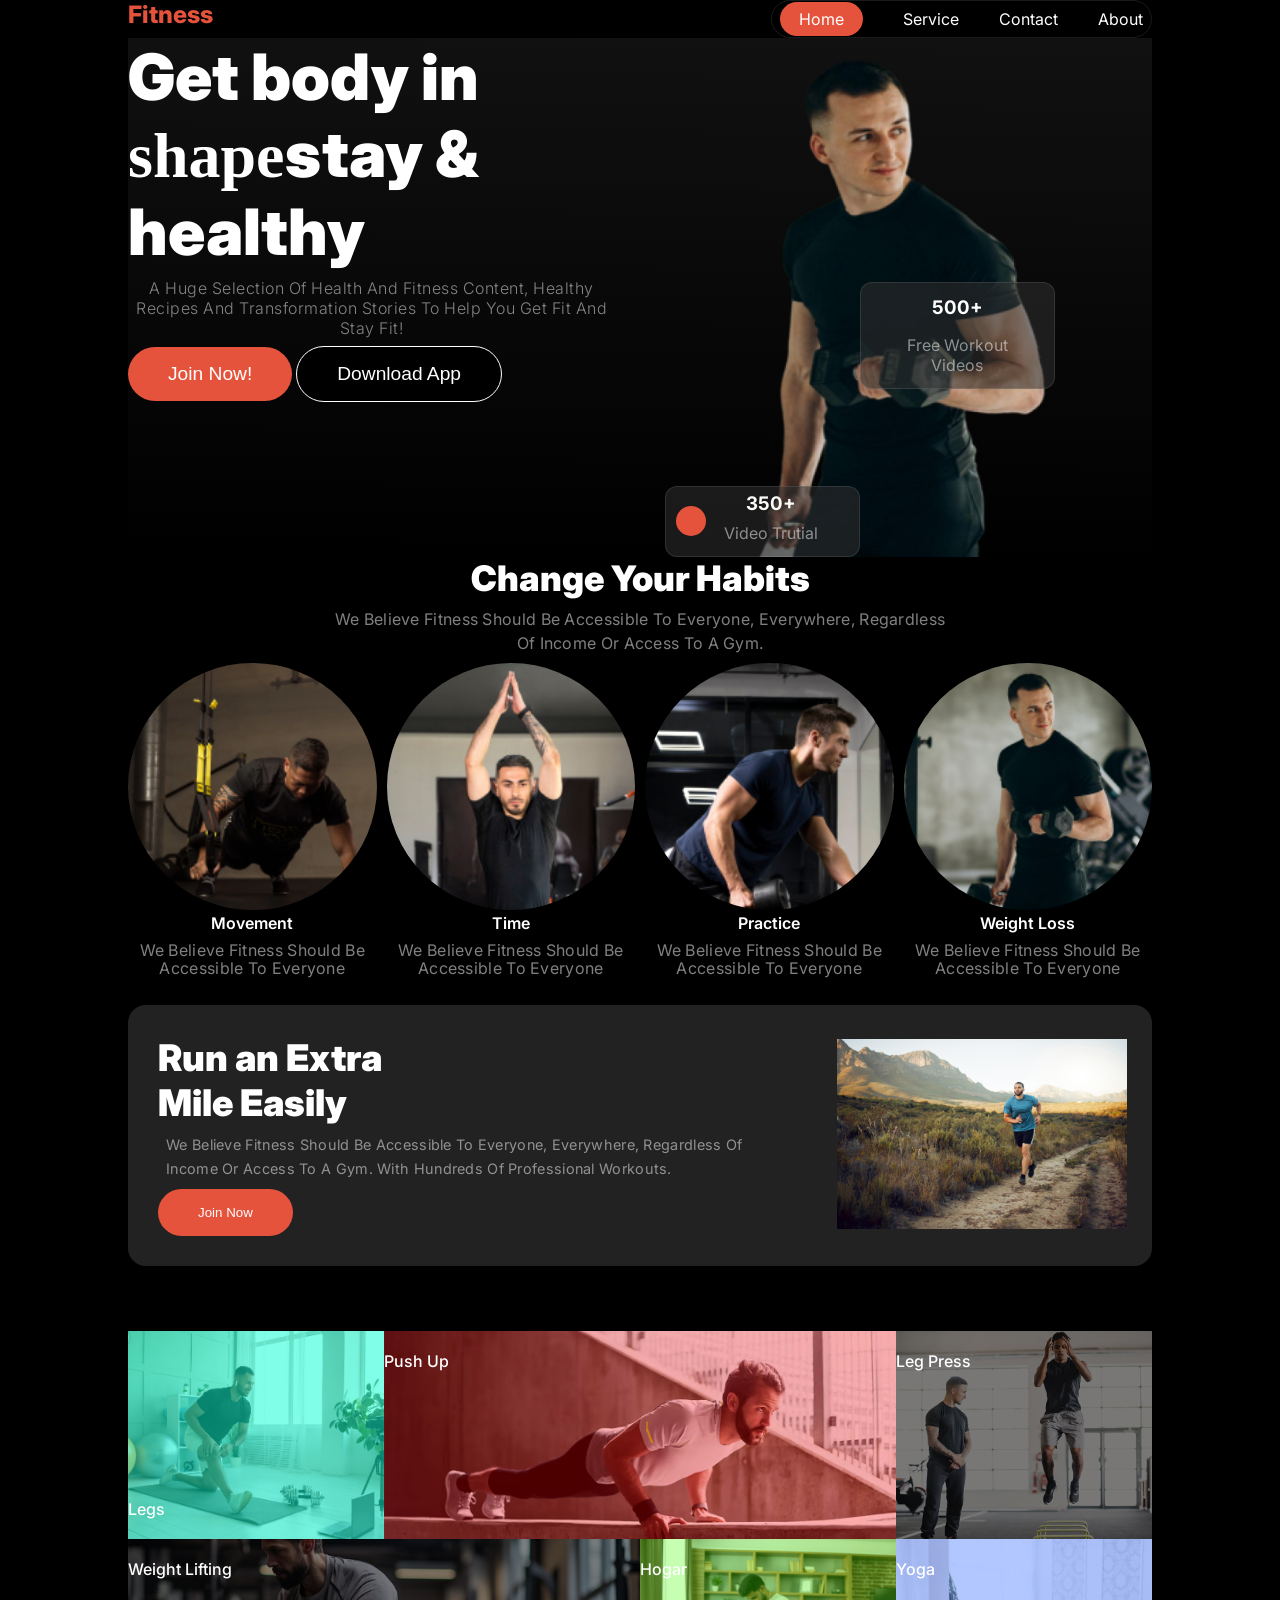
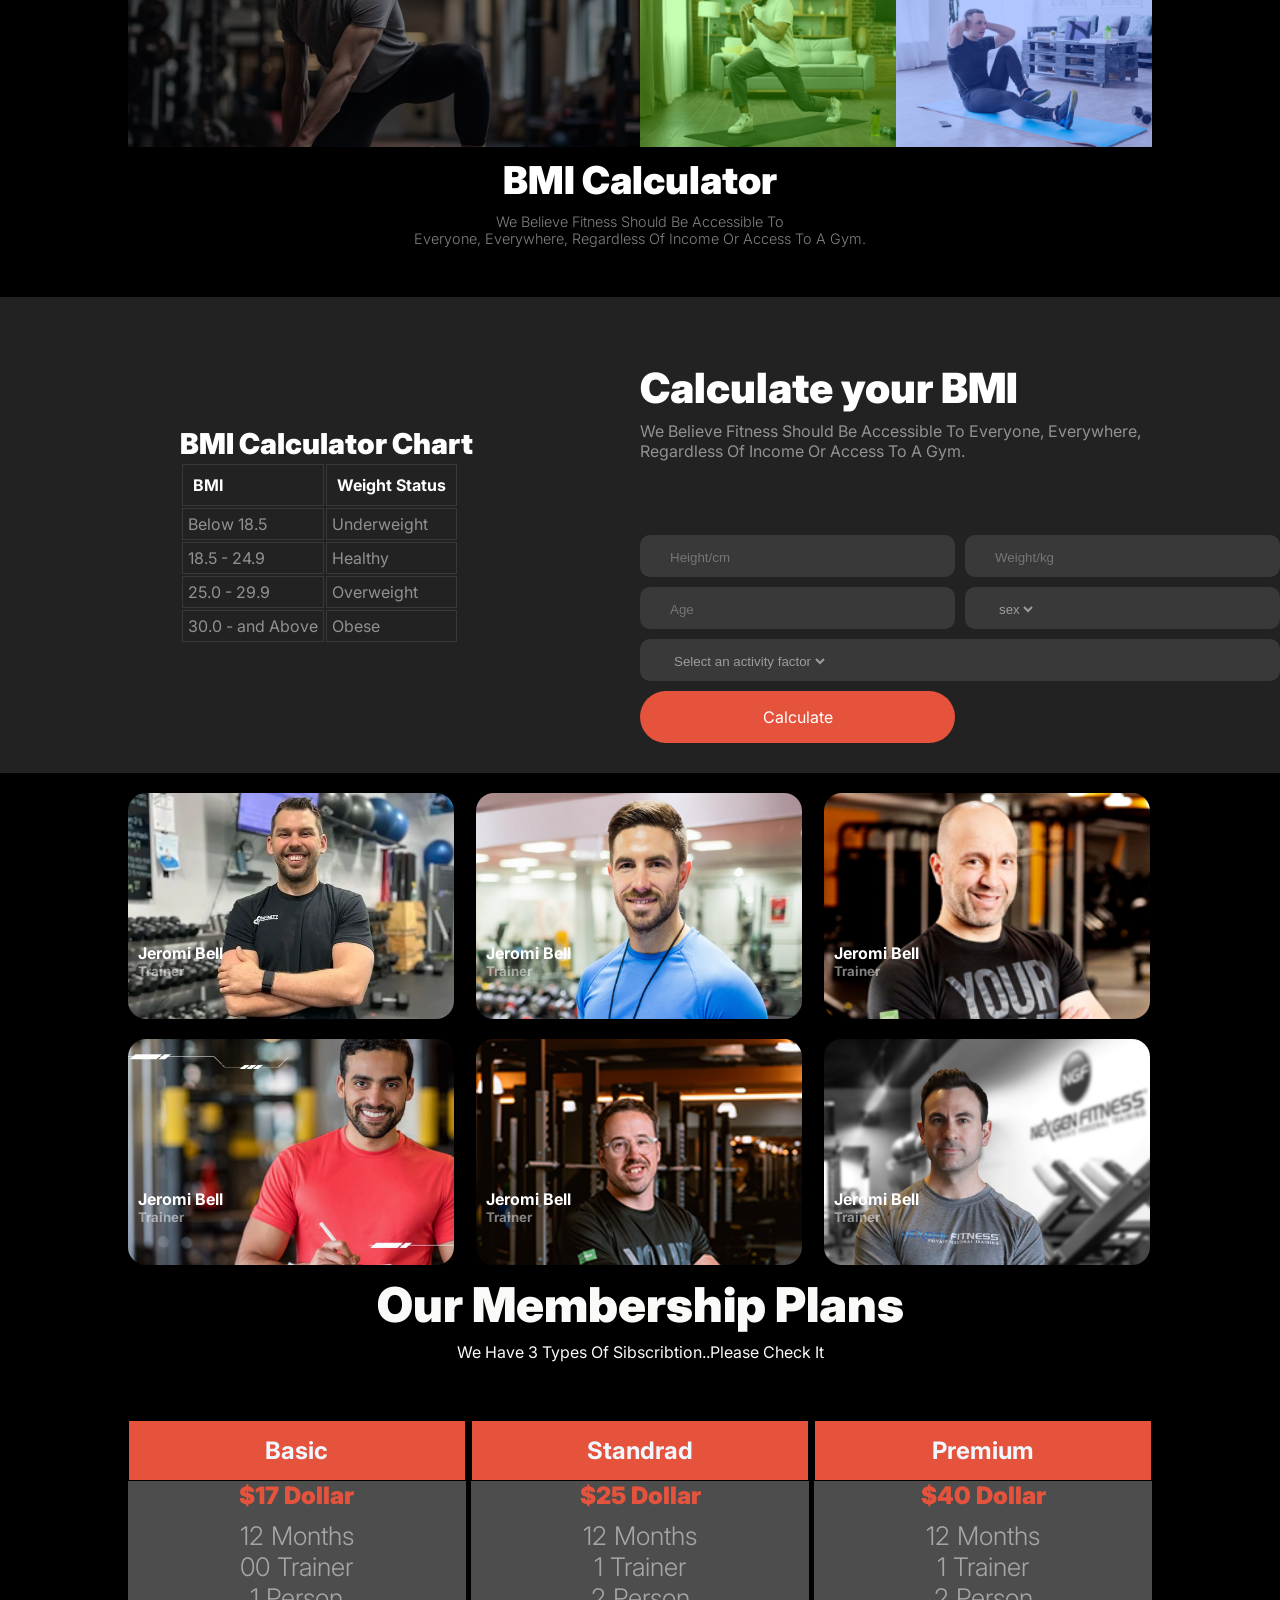
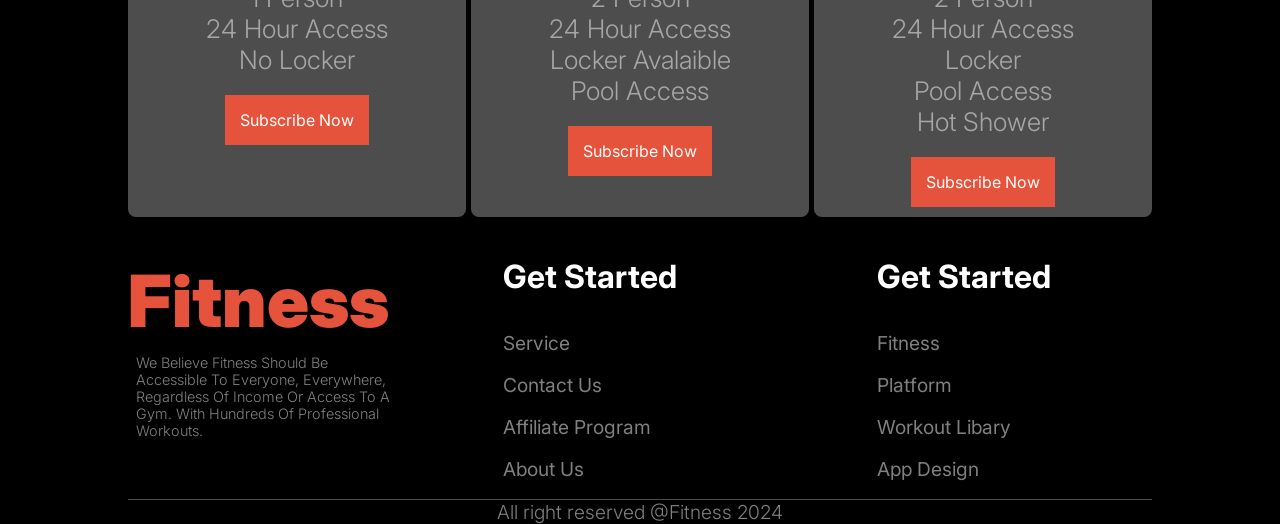
==== index.html @ 2b3a32a4 "first commit after fixing" ====
<!DOCTYPE html>
<html lang="en">
<head>
    <meta charset="UTF-8">
    <meta name="viewport" content="width=device-width, initial-scale=1.0">
    <title>Versatile</title>
    <!-- fonts -->
    <link rel="preconnect" href="https://fonts.googleapis.com">
    <link rel="preconnect" href="https://fonts.gstatic.com" crossorigin>
    <link href="https://fonts.googleapis.com/css2?family=Inter:wght@100..900&display=swap" rel="stylesheet">
    <!-- css  -->
     <link rel="stylesheet" href="style/style.css">
</head>
<body class="font background-color ">
    <header>
        <!-- navbar section  -->
        <section class="header background-color">
            <div class="nav dispaly-flex">
                <h1 class="nav-heading">Fitness</h1>
                <div class="nav-container dispaly-flex">
                    <ul class="nav-link ">

                        <li><a id="nav-active" class="nav-links" href="#">Home</a></li>
                        <li><a href="" class="nav-links">Service</a></li>
                        <li><a href="" class="nav-links">Contact</a></li>
                        <li><a href="" class="nav-links">About</a></li>
                       </ul>
                       <div class="hidden">
                            <a href="#">&#8801</a>
                            
                       </div>
                </div>
               

                
               
            </div>
           
        </section>
         <!-- navbar section  -->
          <section class="banner background-color ">
            <div class="banner-container1">
                <h1 class="banner-heading"> Get body in <span class="italic">shape</span>stay & <span class="healthy">healthy </span> </h1>
                <p class="banner-para">A huge selection of health and fitness content, healthy recipes and transformation stories to help you get fit and stay fit!</p>
                <div class="banner-button">
                    <button id="banner-active-btn">Join Now!</button>
                    <button id="banner-inactive-btn">Download App</button>
                </div>
               
               
            </div>
            <div class="banner-container2">
               <div class="banner-card1">
                <h3>500+</h3>
                <p class="para-colour">free workout videos</p>

               </div>
               <div class="banner-card2">
                <div class="circle">

                </div>
                <div class="content">
                    <h3>350+</h3>
                    <p class="para-colour">video trutial</p>
                </div>
               </div>

            </div>
            
            
          </section>
    </header>
    <main>
       <section class="Change-Your-Habits background-color">
         <div class="Change-Your-Habits-content">
            <h1>Change Your Habits</h1>
            <p>We believe fitness should be accessible to everyone, everywhere, regardless <br>of income or access to a gym.</p>
         </div>
         <div class="Change-Your-Habits-pics">
            <div class="Change-Your-Habits-container">
                <img src="images/image 3.png" alt="">
                <h3>Movement</h3>
                <p>We believe fitness should be accessible to everyone</p>
            </div>
            <div class="Change-Your-Habits-container">
                <img src="images/image 2.png" alt="">
                <h3>Time</h3>
                <p>We believe fitness should be accessible to everyone</p>
            </div>
            <div class="Change-Your-Habits-container">
                <img src="images/image 4.png" alt="">
                <h3>Practice</h3>
                <p>We believe fitness should be accessible to everyone</p>
            </div>
            <div class="Change-Your-Habits-container">
                <img src="images/image 5.png" alt="">
                <h3>Weight Loss</h3>
                <p>We believe fitness should be accessible to everyone</p>
            </div>
         </div>
       </section>
       <section class="run-extra dispaly-flex background-color">
            <div class="run-extra-content">
                <h1>Run an Extra <br>
                    Mile Easily</h1>
                    <p>We believe fitness should be accessible to everyone, everywhere, regardless of income or access to a gym. With hundreds of professional workouts.</p>
                    <button>Join Now</button>
            </div>
            <div class="run-extra-image">
                <img src="images/run.jpg" alt="">
            </div>
       </section>
       <section class="Trainings-and-Exercises dispaly-flex background-color" >
        <div class="Trainings-and-Exercises-1">
            <h1>Trainings-and-Exercises</h1>
            <p>We believe fitness should be accessible to everyone, everywhere, regardless of income or access to a gym.</p>
        </div>
        <div class="Trainings-and-Exercises-2">
            <div class="Trainings-and-Exercises-div-1">
                <div class="overlap-1">
                    <h1>legs</h1>
                </div>
            </div>
            <div class="Trainings-and-Exercises-div-2">
                <div class="overlap-2">
                    <h1>Push up</h1>
                </div>
                
            </div>
            <div class="Trainings-and-Exercises-div-3">
                <div class="overlap-3">
                    <h1>Leg Press</h1>
                </div>
            </div>
            <div class="Trainings-and-Exercises-div-4">
                <div class="overlap-4">
                    <h1>weight lifting</h1>
                </div>
            </div>
            <div class="Trainings-and-Exercises-div-5">
                <div class="overlap-5">
                    <h1>hogar</h1>
                </div>
                
            </div>
            <div class="Trainings-and-Exercises-div-6">
                <div class="overlap-6">
                    <h1>yoga</h1>
                </div>
                
            </div>
        </div>
    
       </section>
       <section class="bmi-calculator background-color">
        <div class="bmi-calculator-title">
            <h1>BMI Calculator</h1>
            <p>We believe fitness should be accessible to <br>everyone, everywhere, regardless of income or access to a gym.</p>
        </div>
       <div class="bmi-calculator-container">
       
        <div class="primary-div1">
            <h1>BMI Calculator Chart</h1>
            <table>
                <tr>
                    <th>BMI </th>
                    <th>Weight Status</th>
                </tr>
                <tr>
                    <td>Below 18.5</td>
                    <td>Underweight</td>
                </tr>
                <tr>
                    <td>18.5 - 24.9</td>
                    <td>Healthy</td>
                </tr>
                <tr>
                    <td>25.0 - 29.9</td>
                    <td>Overweight</td>
                </tr>
                <tr>
                    <td>30.0 - and Above</td>
                    <td>Obese</td>
                </tr>
            </table>
        </div>
        <div class="form-title">
            <h1>Calculate your BMI</h1>
            <p>We believe fitness should be accessible to everyone, everywhere, <br>regardless of income or access to a gym. </p>
        </div>
        <div class="primary-div-2">
            <div><input type="text" placeholder="Height/cm"></div>
            <div> <input type="text" placeholder="Weight/kg"></div>
            <div> <input type="text" placeholder="Age"></div>
            <div>  <select name="" id="">
                <option value="sex">sex</option>
            </select></div>
            <div class="activity">
                <select name="" id="">
                    <option value="activity">Select an activity factor</option>
                </select></div>
                <button>Calculate</button>
            
           
           
          
        </div>
       
       </div>
       
       </section>
       <section class="meet-our-team">
           
           <div class="trainer1">
            <h4>Jeromi Bell</h4>
            <h5>Trainer</h5>
        </div>
        <div class="trainer2">
            <h4>Jeromi Bell</h4>
            <h5>Trainer</h5>
        </div>
        <div class="trainer3">
            <h4>Jeromi Bell</h4>
            <h5>Trainer</h5>
        </div>
        <div class="trainer4">
            <h4>Jeromi Bell</h4>
            <h5>Trainer</h5>
        </div>
        <div class="trainer5">
            <h4>Jeromi Bell</h4>
            <h5>Trainer</h5>
        </div>
        <div class="trainer6">
            <h4>Jeromi Bell</h4>
            <h5>Trainer</h5>
        </div>      
       </section>
      <section class="membership dispaly-flex">
        <div class="membership-heading">
            <h1>Our Membership Plans</h1>
            <p>we have 3 types of sibscribtion..please check it</p>
        </div>
        <div class="membership-card-caontainer dispaly-flex">
            <div class="membership-card-1">
                <div class="memberhip-heading-div">
                    <h2>Basic</h2>
                </div>
               
                <h1 class="second-heading">$17 dollar</h1>
               
                    <li>12 months</li>
                    <li>00 trainer</li>
                    <li>1 person</li>
                    <li>24 hour access</li>
                    <li>no locker</li>
                   <button class="membership-btn">Subscribe now</button>
               
            </div>
            <div class="membership-card-2">
                <div class="memberhip-heading-div">
                    <h2>Standrad</h2>
                </div>
                <h1 class="second-heading">$25 dollar</h1>
        
                    <li>12 months</li>
                    <li>1 trainer</li>
                    <li>2 person</li>
                    <li>24 hour access</li>
                    <li>locker avalaible</li>
                    <li>pool access</li>
                    <button class="membership-btn">Subscribe now</button>
                </div>
            <div class="membership-card-3"> 
                <h2 class="memberhip-heading-div">Premium</h2>
                <h1 class="second-heading">$40 dollar</h1>
                    <li>12 months</li>
                    <li>1 trainer</li>
                    <li>2 person</li>
                    <li>24 hour access</li>
                    <li>locker</li>
                    <li>pool access</li>
                    <li>Hot Shower</li>
                    <button class="membership-btn">Subscribe now</button>
                </div>
        </div>
      
      </section>
    </main>
    <footer>
        <section class="footer background-color">
            <div class="fottel-seg-1">
                <h1>Fitness</h1>
                <p>We believe fitness should be accessible to everyone, everywhere, regardless of income or access to a gym. With hundreds of professional workouts.</p>
            </div>
            <div class="fottel-seg-2">
                <h3>Get Started</h3>
               <li><a href="#">Service</a></li>
               <li><a href="#">Contact Us</a></li>
               <li><a href="">Affiliate Program</a></li>
               <li><a href="">About Us</a></li>
               
            </div>
            <div class="fottel-seg-3">
                <h3>Get Started</h3>
                <li><a href="">Fitness</a></li>
                <li><a href="">Platform</a></li>
                <li><a href="">Workout Libary</a></li>
                <li><a href="">App Design</a></li>
            </div>
        </section>
        <div class="copy-right">
            <h6>All right reserved @Fitness 2024</h6>
        </div>
    </footer>
</body>
</html>
---- style/style.css ----
/* universal-class  */
*{
    margin: 0;
    padding: 0;
}

.font{
    font-family: "Inter";

}
.dispaly-flex{
    display: flex;
}
.header,.banner,.Change-Your-Habits,.run-extra,.meet-our-team{
   max-width: 80%;
   margin: 0 auto;
}
.background-color{
    background-color: black;
}
.para-colour{
    color: rgba(255, 255, 255, 0.5);
}


/* header-style  */

.nav{
    justify-content: space-between;
}
.nav-heading{
    color: rgb(230, 83, 60);
    font-weight: 800;

}
.nav-link li{
    list-style-type: none;
}
.nav-link{
    display: flex;
    gap: 40px;
    padding: 8px;
    box-sizing: border-box;
    border: 1px solid rgba(255, 255, 255, 0.1);
    border-radius: 39px;
}
.nav-link a{
    text-decoration: none;
    color: rgb(255, 255, 255);
    font-size: 1rem;
    font-weight: 400;
}
#nav-active{
    border-radius: 40px;
    padding: 7px 19px;
    background: rgb(230, 83, 60);
}
.hidden{
    display: none;

}
/* header and nav  end */
/* banner start  */

.banner{
    gap: 50px; 
    flex-direction: row;
    background: linear-gradient(180.90deg, rgb(17, 17, 17),rgba(119, 119, 119, 0) 100%);
}
.banner-heading{
    font-weight: 900;
    font-size: 4rem;
    color:rgb(255, 255, 255); 
}
.banner-para{
    color: rgba(255, 255, 255, 0.5);
    font-size: 1rem;
    font-weight: 300;
    letter-spacing: .5px;
}
.banner{
    display: grid;
    grid-template-columns: repeat(2,1fr);
 
}
.italic{
   font-family: Miama;

}
.healthy{
   
    margin-top:-70px;
}
#banner-active-btn{
padding: 16px 40px;
color: rgb(255, 255, 255);
font-size: 1.2rem;
font-weight: 500;
border-radius: 42px;
border: none;
background: rgb(230, 83, 60);
}
#banner-inactive-btn{
    padding: 16px 40px;
color: rgb(255, 255, 255);
font-size: 1.2rem;
font-weight: 500;
border-radius: 42px;
border: 1px solid rgb(255, 255, 255);
background: black;

}
.banner-container2{
    background-color:linear-gradient(90.00deg, rgb(17, 17, 17),rgba(119, 119, 119, 0) 100%);
    background:  url("../images/Images\ 2.png");
    background-repeat: no-repeat;
    background-position: bottom center;
    background-size: contain;
   
  

}

.banner-card1{
    display: flex;
    align-items: center;
    flex-direction: column;
   
    margin-left: 40%;
    margin-top: 50%;
    width: 40%;
    padding: 5px 15px;
    box-sizing: border-box;
    border: 1px solid rgba(255, 255, 255, 0.1);
    border-radius: 12px;
    color: #fff;
    background: rgba(48, 48, 48, 0.54);
   
}
.banner-card1 h3,p{
    margin: 8px;
    text-align: center;
    text-transform: capitalize;
    
}
.banner-card2{
   display: flex;
   flex-direction: row;
   gap: 10px;
   margin-top: 20%;
   text-align: left;
    width: 40%;
   align-items: center;
   justify-content: flex-start;
   background: rgba(48, 48, 48, 0.54);
   padding: 5px 10px;
   box-sizing: border-box;
   border: 1px solid rgba(255, 255, 255, 0.1);
   border-radius: 12px;
  
}
.content h3{
    margin: 0;
    text-align: center;
    color: rgb(250, 250, 249);
}
.circle{
    width:30px;
    height:30px;
    border-radius: 50%;
    background: rgb(230, 83, 60); 
}
/* banner-ends  */
/* Change-Your-Habits */
.Change-Your-Habits{
    max-width: 80%;
    margin: 0 auto;
}
.Change-Your-Habits-content h1{
    color: rgb(255, 255, 255);
font-family: Inter;
font-size: 2.2rem;
font-weight: 900;
line-height: 120%;
letter-spacing: 0%;
text-align: center;
}
.Change-Your-Habits-content P{
    color: rgba(255, 255, 255, 0.5);
font-family: Inter;
font-size: 1rem;
font-weight: 400;
line-height: 24px;
letter-spacing: 0.3px;
text-align: center;
}
.Change-Your-Habits-pics{
    display: flex;
    flex-direction: row;
    justify-content: space-between;
    gap: 10px;

}
.Change-Your-Habits-container img{
    width:100%;
    border-radius: 50%;
}
.Change-Your-Habits-container h3{
    color: rgb(255, 255, 255);
font-family: Inter;
font-size: 1rem;
font-weight: 600;
line-height: 120%;
letter-spacing: 0%;
text-align: center;
}
.Change-Your-Habits-container p{
    color: rgba(255, 255, 255, 0.5);
font-family: Inter;
font-size: 0.8;
font-weight: 400;
line-height: 18px;
letter-spacing: 0.3px;
text-align: center;
}
/* .Change-Your-Habits  */
/* Run Extra mile  */
.run-extra{
    border-radius: 18px;
    background: rgb(34, 34, 34);
    align-items: center;
    margin-top: 20px;
}
.run-extra-image{
  
    width: 50%;
    padding: 20px 25px;
    border-radius: 18px;

}
.run-extra-image img{
    width: 100%;

}
.run-extra-content{
    text-align: left;
    padding: 30px;
}

.run-extra-content h1{
   
    color: rgb(255, 255, 255);
font-family: Inter;
font-size: 2.3rem;
font-weight: 900;
text-align: left;
}

.run-extra-content p{
    color: rgba(255, 255, 255, 0.5);
    font-family: Inter;
    font-size: 0.9rem;
    font-weight: 400;
    line-height: 24px;
    letter-spacing: 0.3px;
    text-align: left;
}
.run-extra-content button{
    padding: 16px 40px;
    color: rgb(255, 255, 255);
    border-radius: 42px;
    border: none;
    background: rgb(230, 83, 60);
}

/* meet-our-team */
.meet-our-team{
    margin-top: 20px;

    display: grid;
    grid-template-columns: repeat(3,1fr);
    grid-template-rows: repeat(2,1fr);
    gap: 20px;
   
}
.trainer1{
    width: 326px;
    height: 226px;
    background-image: url("../images/trainer1.png");
    border-radius: 18px;
    background-size:cover;
    background-repeat: no-repeat;
}
.meet-our-team h4{
    margin-top: 150px;
    margin-left: 10px;
    color: rgb(255, 255, 255);
}

.meet-our-team h5{
    margin-top: 0px;
    margin-left: 10px;
    color: rgba(255, 255, 255, 0.5);
}

.trainer2{
    width: 326px;
    height: 226px;
    background-image: url("../images/trainer2.png");
    background-size:cover;
    background-repeat: no-repeat;
    border-radius: 18px;

}

.trainer3{
    width: 326px;
    height: 226px;
    background-image: url("../images/trainer3.png");
    background-size:cover;
    background-repeat: no-repeat;
    border-radius: 18px;

}

.trainer4{
    width: 326px;
    height: 226px;
    background-image: url("../images/trainer4.png");
    background-size:cover;
    background-repeat: no-repeat;
    border-radius: 18px;

}

.trainer5{
    width: 326px;
    height: 226px;
    background-image: url("../images/trainer5.png");
    background-size:cover;
    background-repeat: no-repeat;
    border-radius: 18px;

}

.trainer6{
    width: 326px;
    height: 226px;
    background-image: url("../images/trainer6.png");
    background-size:cover;
    background-repeat: no-repeat;
    border-radius: 18px;

}

.bmi-calculator-container{
    background: rgb(34, 34, 34);
   
}
.bmi-calculator-title{
    text-align: center;
    width: 80%;
    margin: 0 auto;
    margin-bottom: 50px;
}
.bmi-calculator-title h1{
    color: rgb(255, 255, 255);
    font-size: 2.4rem;
    font-weight: 900;
    margin: 10px;  
}
.bmi-calculator-title p{
    color: rgba(255, 255, 255, 0.5);
    font-size: 0.9rem;
    font-weight: 300;
    text-align: center;
}/* 
.bmi-calculator th{
    border: 1px solid rgba(255, 255, 255, 0.1);
    text-align: left; 
    padding: 10px;
    color: rgb(255, 255, 255);
    font-size: 1rem;
}
.bmi-calculator td{
    border: 1px solid rgba(255, 255, 255, 0.1);
    padding: 5px;
    color: rgba(255, 255, 255, 0.5);
}
.primary-div1{
    margin-left: 150px;
    padding: 30px;
    border-right: 1px solid snow;
}
.primary-div1 h1{
    color: rgb(255, 255, 255);
font-family: Inter;
font-size: 1.8rem;
font-weight: 900;
line-height: 120%;
letter-spacing: 0%;
text-align: left;
}
.primary-div2{
    display: grid;
    box-sizing: border-box;
    gap: 5%;
    grid-template-columns: repeat(2,1fr);
    grid-template-rows: repeat(3,1fr);
    height: 100%;
}
input::placeholder{
    color: rgba(255, 255, 255, 0.6);
}
.primary-div2 div{
    background: rgb(34, 34, 34);
    padding: 11px 30px;
    border-radius: 10px;
    border: 1px solid rgba(255, 255, 255, 0.6) ;
}
#col{
    grid-column: span 2;
}
.primary-div2 div>input{
    border: none;
    background-color: transparent;
}
.primary-div2 div>select{
    border: none;
    background-color: transparent;
    color: rgba(255, 255, 255, 0.6) ;
   
} */
.bmi-calculator-container{
    display: grid;
    grid-template-columns: repeat(2,1fr);
    grid-template-rows: repeat(2,1fr);
    align-items: center;
}
.primary-div1{
    grid-row: span 2;
    margin-left: 150px;
    padding: 30px;
}
.primary-div1 th{
    border: 1px solid rgba(255, 255, 255, 0.1);
    text-align: left; 
    padding: 10px;
    color: rgb(255, 255, 255);
    font-size: 1rem;
}
.primary-div1 td{
    border: 1px solid rgba(255, 255, 255, 0.1);
    padding: 5px;
    color: rgba(255, 255, 255, 0.5);
}

.primary-div1 h1{
    color: rgb(255, 255, 255);
font-family: Inter;
font-size: 1.8rem;
font-weight: 900;
line-height: 120%;
letter-spacing: 0%;
text-align: left;}
.form-title{
    grid-column: span 1;
    grid-row: span 1;
    text-align: left;
}
.form-title p{
    margin-left:0;
    text-align: left;
    color:rgba(255, 255, 255, 0.5); 
}
.primary-div-2{
    display: grid;
    grid-template-columns: repeat(2,1fr);
    grid-template-rows: repeat(3,1fr);
    gap: 10px;
    border-radius: 8px;
    border: none;
    margin-bottom: 30px;
    
}
input,select{
    background: none;
    border: none;
    color: rgba(255, 255, 255, 0.5);
}
.activity{
    grid-column: span 2;
}

.primary-div-2 div{
    background: rgb(34, 34, 34);
    padding: 11px 30px;
    border-radius: 10px;
    /* border: 1px solid rgba(255, 255, 255, 0.6) ; */
    background: rgba(255, 255, 255, 0.1);
}
.form-title h1
{
    text-align: left;
    font-weight: 900;
    font-size: 2.6rem;
    font-family: Inter;
    color:  rgb(255, 255, 255);
}
.primary-div-2 button{
    padding: 16px 40px;
    color: rgb(255, 255, 255);
    font-size: 1rem;
    font-family: Inter;
    border-radius: 42px;
    border: none;
    background: rgb(230, 83, 60);  
}
.membership{
    width: 80%;
    margin: 0 auto;
    flex-direction: column;
    justify-content: space-between;
    align-items: center;
}
.membership-card-caontainer{
    flex-direction: row;
    justify-content: space-between;
    
    
    width: 100%;
    margin-top: 50px;
}

.membership li{
    list-style: none;
    font-weight: 300;
    font-size: 1.6rem;
    color: rgba(255, 255, 255, 0.5);
    font-family: Inter;
}
.membership-heading{
    color: rgb(250, 250, 249);
    text-align: center;
    margin-top: 10px;
    font-family: Inter;
}
.memberhip-heading p{
    font-weight: 300;
    font-size: 1.2rem;
    color: rgba(255, 255, 255, 0.3);
}
.membership-heading h1{
    font-size: 3rem;
    font-weight: 900;
}

.memberhip-heading-div{
    padding: 15px;
    background-color:rgb(230, 83, 60);
    border: 1px solid black;
    font-family: Inter;
}
.membership-btn{
    padding: 15px;
    font-size: 1rem;
    font-family: Inter;
    font-weight: 400;
    text-transform: capitalize;
    text-decoration: none;
    background-color: rgb(230, 83, 60);
    border: none;
    color: rgb(255, 255, 255);
    margin-bottom: 10px;
    margin-top: 20px;
}
.second-heading{
    color: rgb(230, 83, 60);
    font-weight: 900;
    margin-bottom: 10px;
    font-family: Inter;
}
.membership-card-1,.membership-card-2,.membership-card-3{
    color: aliceblue;
    text-transform: capitalize;
    background-color: rgba(255, 255, 255, 0.3);
    width: 33%;
    border-radius: 8px ;
    text-align: center;
   
}

.footer{
    display: grid;
    grid-template-columns: repeat(3,1fr);
    width: 80%;
    margin: 0 auto;
    text-align: left;
    margin-top: 40px;
    gap: 100px;
    border-bottom: 1px solid rgba(255, 255, 255, 0.3)
}
.fottel-seg-1 h1{
    color: rgb(230, 83, 60);
    font-weight: 900;
    font-size: 4.5rem;
    margin-bottom: 10px;
}
.fottel-seg-1 p{
    color: rgba(255, 255, 255, 0.5);
    font-weight: 300;
    font-size: 0.9rem;
    text-align: left;
}
.fottel-seg-3 h3,.fottel-seg-2 h3{
    color: rgb(255, 255, 255);
    font-weight: 700;
    font-size: 2rem;
    margin-bottom: 35px;
}
.fottel-seg-3 li,.fottel-seg-2 li{
    text-align: left;
    list-style: none;
    margin-bottom: 18px;
}
.fottel-seg-3 a,.fottel-seg-2 a{
    color:rgba(255, 255, 255, 0.5);
    text-decoration: none;
    font-size: 1.2rem;
}
.copy-right h6{
    color:rgba(255, 255, 255, 0.5);
    text-align: center;
    font-size: 1.2rem;
    font-weight: 300;
}
.Trainings-and-Exercises{
    width: 80%;
    margin: 0 auto;
    flex-direction: column;
    align-items: center;
    text-transform: capitalize;
}
.Trainings-and-Exercises-2{
    display: grid;
    width: 100%;
    grid-template-columns: repeat(4,1fr);
    grid-template-rows: repeat(2,1fr);
    align-items: center;
   
}
.overlap-1{
    height: 13rem;
    background-color:rgba(6,255,210,0.5);
    display: flex;
    justify-content:left;
    align-items: flex-end;
    
}
.overlap-1 h1{
    margin-bottom: 20px;
    color: rgb(255, 255, 255);
    font-family: Inter;
    font-size: 1rem;
    font-weight: 500;
}
.overlap-2{
    height: 13rem;
    background: rgba(255, 0, 0, 0.3);
    display: flex;
    justify-content:left;
    align-items: flex-start;
}
.overlap-2 h1{
    margin-top: 20px;
    color: rgb(255, 255, 255);
    font-family: Inter;
    font-size: 1rem;
    font-weight: 500;
}
.overlap-3{
    height: 13rem;
    background: rgba(0, 0, 0, 0.5);
    display: flex;
    justify-content:left;
    align-items: flex-start
}
.overlap-3 h1{
    margin-top: 20px;
    color: rgb(255, 255, 255);
    font-family: Inter;
    font-size: 1rem;
    font-weight: 500;
}
.overlap-4{
    height: 13rem;
    background: rgba(0, 0, 0, 0.5);
    display: flex;
    justify-content:left;
    align-items: flex-start
}
.overlap-4 h1{
    margin-top: 20px;
    color: rgb(255, 255, 255);
    font-family: Inter;
    font-size: 1rem;
    font-weight: 500;
}

.overlap-5{
    height: 13rem;
    background: rgba(66, 255, 0, 0.3);
    display: flex;
    justify-content:left;
    align-items: flex-start
}
.overlap-5 h1{
    margin-top: 20px;
    color: rgb(255, 255, 255);
    font-family: Inter;
    font-size: 1rem;
    font-weight: 500;
}
.overlap-6{
    height: 13rem;
    background: rgba(0, 71, 255, 0.3);
    display: flex;
    justify-content:left;
    align-items: flex-start

}
.overlap-6 h1{
    margin-top: 20px;
    color: rgb(255, 255, 255);
    font-family: Inter;
    font-size: 1rem;
    font-weight: 500;
}
.Trainings-and-Exercises-div-1{
    grid-column: span 1;
    background-image:url(../images/exercise1.jpg);
    background-position: center;
    background-repeat: no-repeat;
    background-size: cover;
    height: 13rem;
  
   
   
}
.Trainings-and-Exercises-div-2{
    grid-column: span 2;
    background-color: aqua;
    background-image: url("../images/exercise2.png");
    background-position: center;
    background-repeat: no-repeat;
    background-size: cover;
    height: 13rem;
    
   
   
}
.Trainings-and-Exercises-div-3{
    grid-column: span 1;
    height: 13rem;
    background-image: url("../images/exercise3.png");
    background-position: center;
    background-repeat: no-repeat;
    background-size: cover;
   
   
  
}
.Trainings-and-Exercises-div-4{
    grid-column: span 2;
   
    background-image: url("../images/exercise4.png");
    height: 13rem;
    background-position: center;
    background-repeat: no-repeat;
    background-size: cover;

}
.Trainings-and-Exercises-div-5{
    grid-column: span 1;
    background-image: url("../images/exercise5.jpg");
    height: 13rem;
    background-position: center;
    background-repeat: no-repeat;
    background-size: cover;
}
.Trainings-and-Exercises-div-6{
    grid-column: span 1;
    background-image: url("../images/exercise6.jpg");
    height: 13rem;
    background-position: center;
    background-repeat: no-repeat;
    background-size: cover;
   
}
/* responsive-mobile  */
@media screen and (max-width:576px) {
    /* header and nav responsive  */
    
header,main{
    width: 100%;
   
}
    .nav-link {
        display: none;
    }
    .nav-container{
        align-items: center;
    }
    .hidden{
        display:contents;
    }
    .hidden a{
        color: white;
        text-decoration: none;
        font-size:2.8rem;
    }
 
    /* header and nav responsive  */
    /* banner responsive  */
    .banner{
        flex-direction: column;
       
        
    }
    
.banner-heading{
    font-weight: 900;
    font-size: 2rem;
    color:rgb(255, 255, 255); 
}

#italic{
    font-family: Miama;
     font-weight: 400;
     font-size: 2rem;
 }
 
.banner{
    display: grid;
    grid-template-columns: repeat(1,1fr);  
    margin: 0 auto;
    
}
.banner-card2{
    gap: 2px;
    margin-top: 10%;
}
/* .Change-Your-Habits  */
.Change-Your-Habits-pics,.run-extra{
    flex-direction: column;
   
}
/* meet-our-team  */
.meet-our-team{
    justify-content: center;
    justify-items: center;
    grid-template-columns: repeat(1,1fr);
   
}

.bmi-calculator-container{
    display: grid;
    grid-template-columns: repeat(1,1fr);
    
}

.primary-div1{
    
    margin-left: 0px;
    padding: 30px;
}

.footer{
    display: grid;
    grid-template-columns: repeat(1,1fr);
    width: 100%;
    text-align: left;
    margin-top: 40px;
    gap: 10px;
    border-bottom: 1px solid #fff;
}

.overlap-6,.overlap-3,
.Trainings-and-Exercises-div-3,
.Trainings-and-Exercises-div-6
{
    display: none;
}
.Trainings-and-Exercises-2{
    grid-template-columns: repeat(2,1fr);
    grid-template-rows: repeat(2,1fr);
}
.Trainings-and-Exercises-div-1,.Trainings-and-Exercises-div-2,.Trainings-and-Exercises-div-4,.Trainings-and-Exercises-div-5{
    grid-column: span 1;
}
.membership-card-caontainer{

    flex-direction: column;
    justify-items: center;
    justify-content: space-around;
    align-items: center;
    gap: 20px;
}
.membership-card-1,.membership-card-2,.membership-card-3{
    width: 100%;
}
}
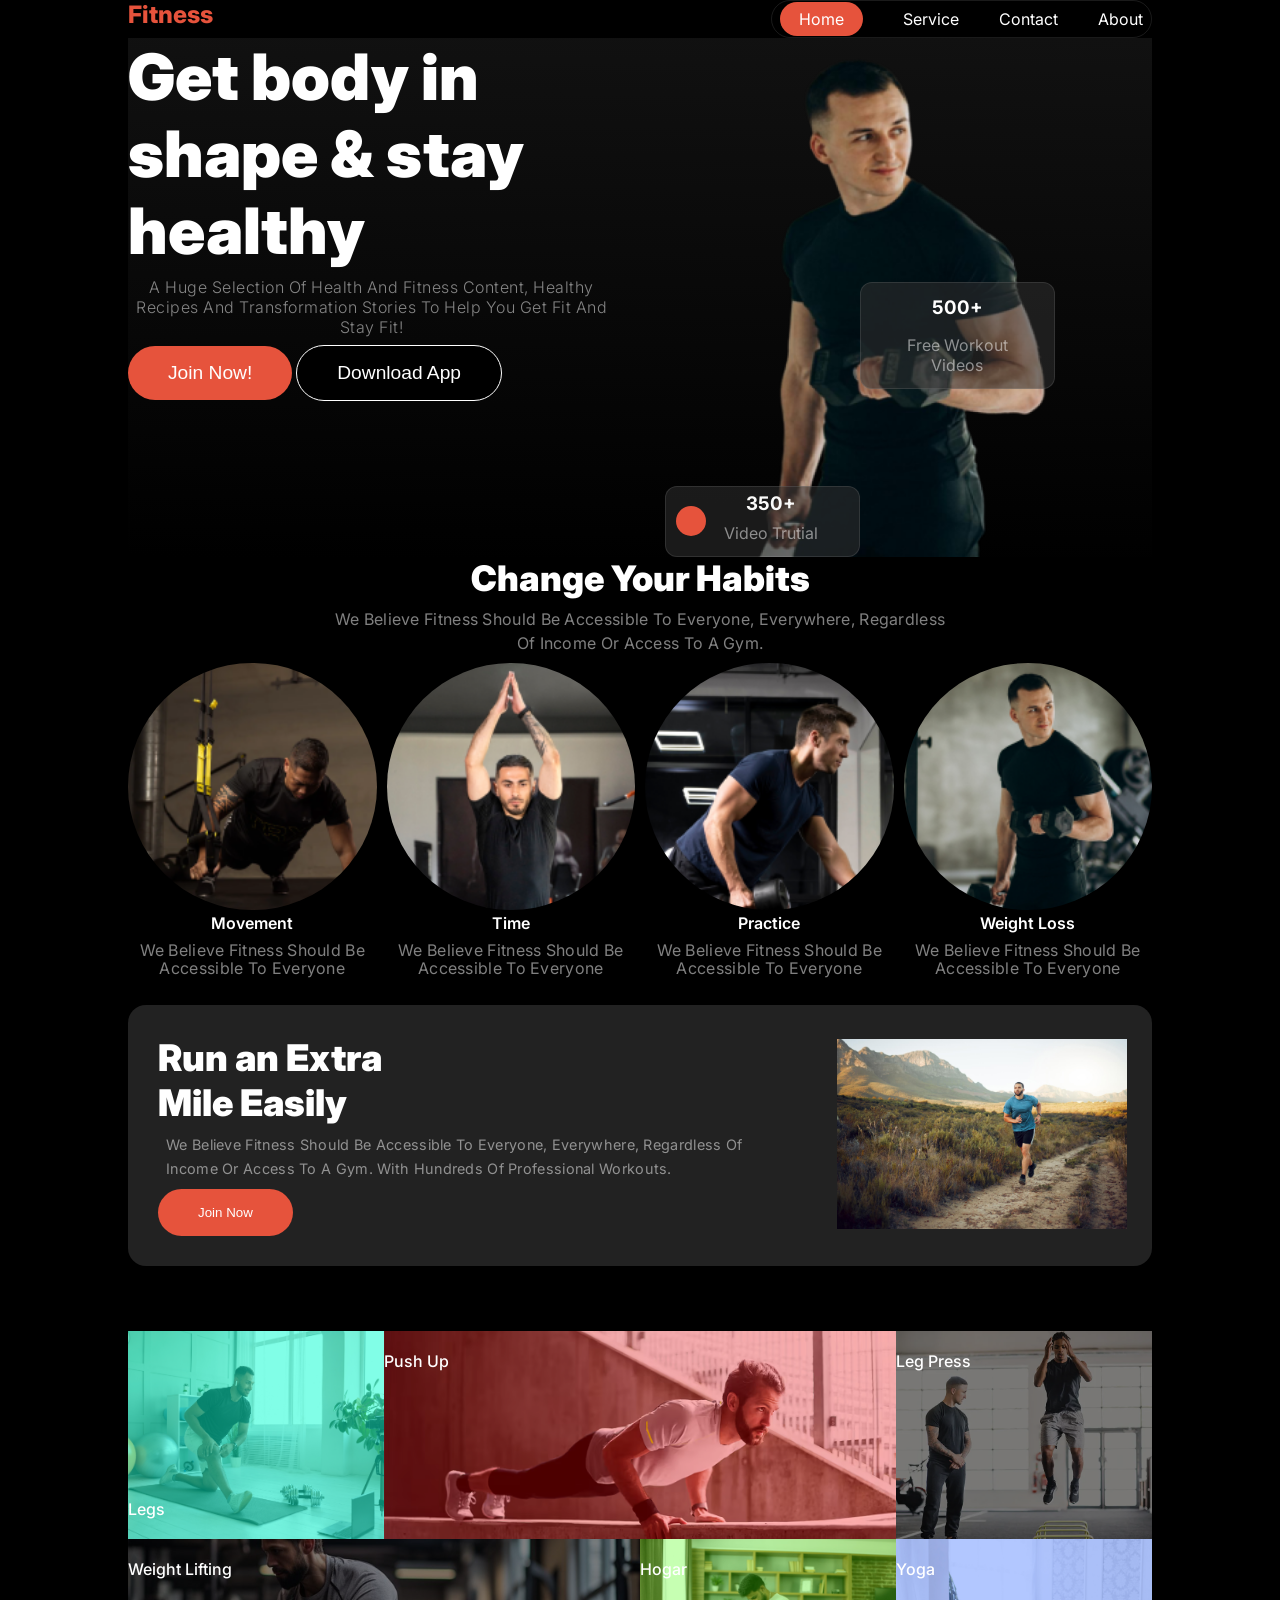
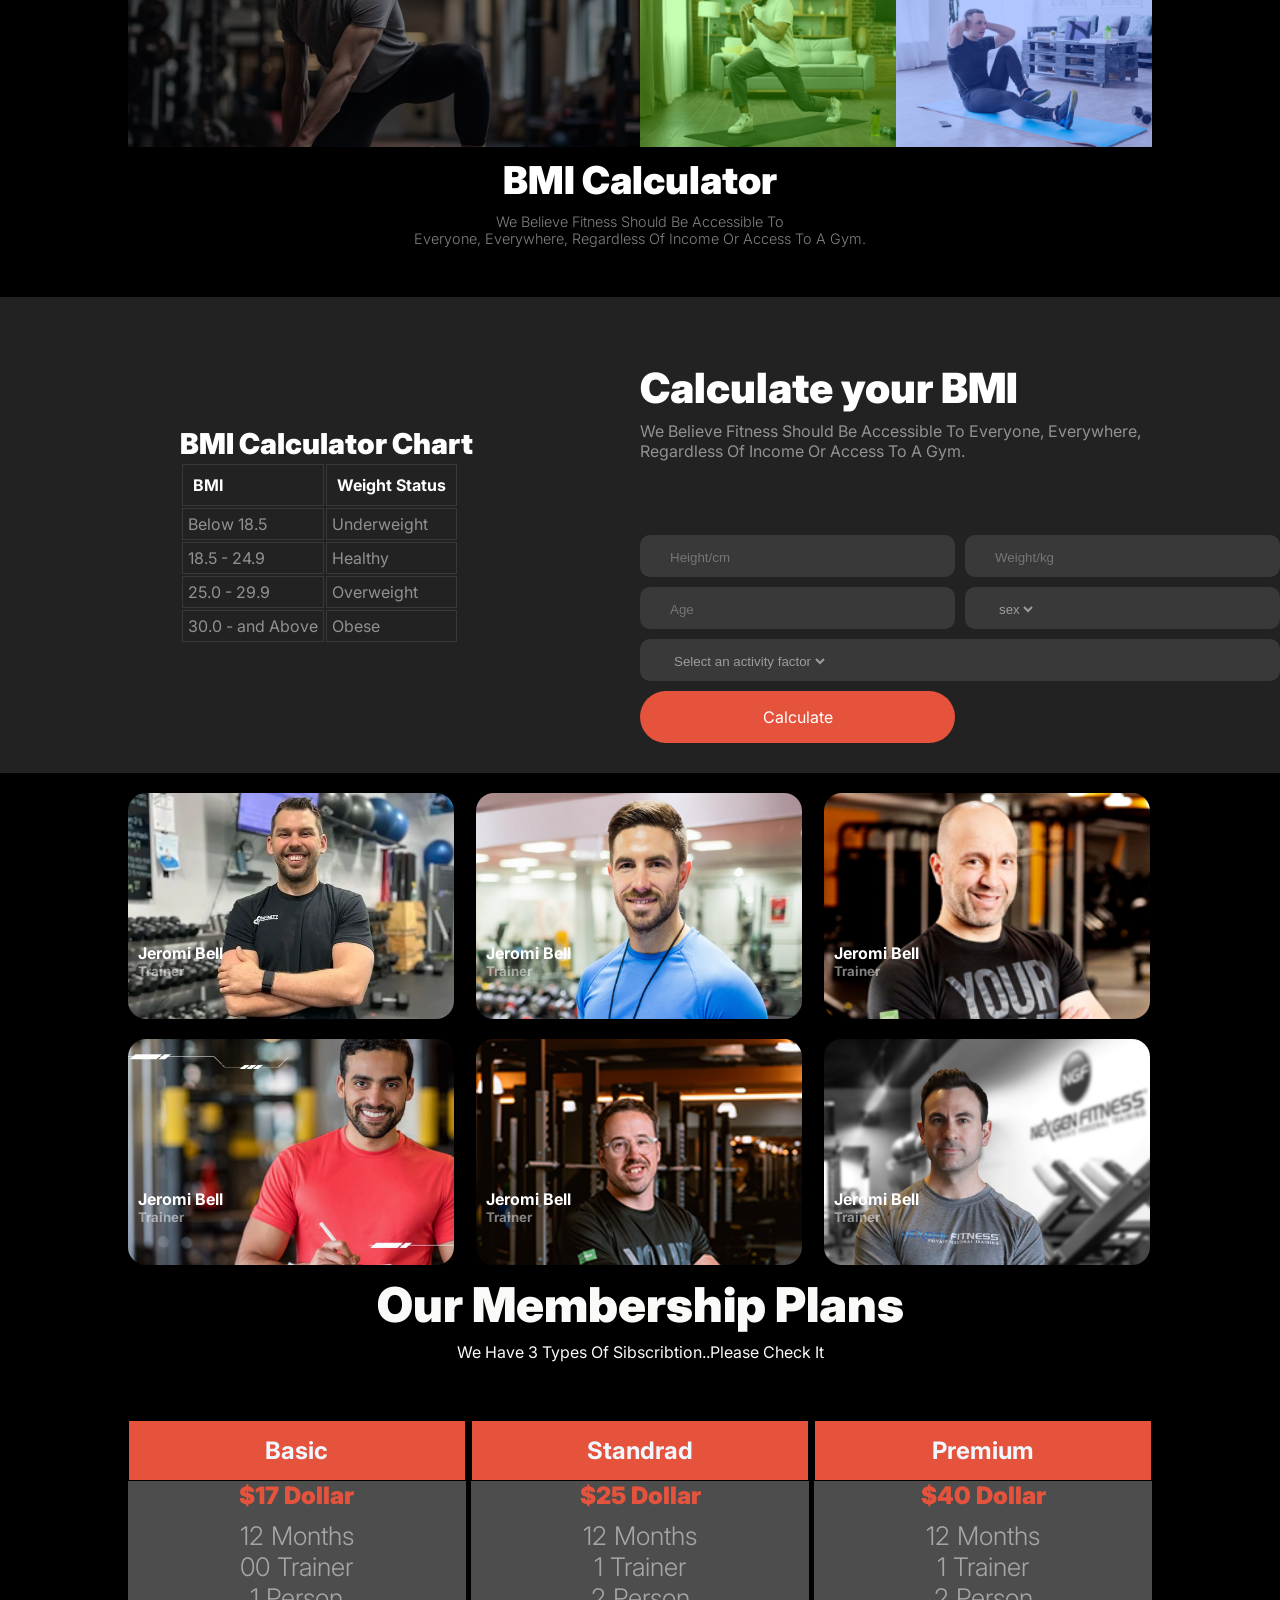
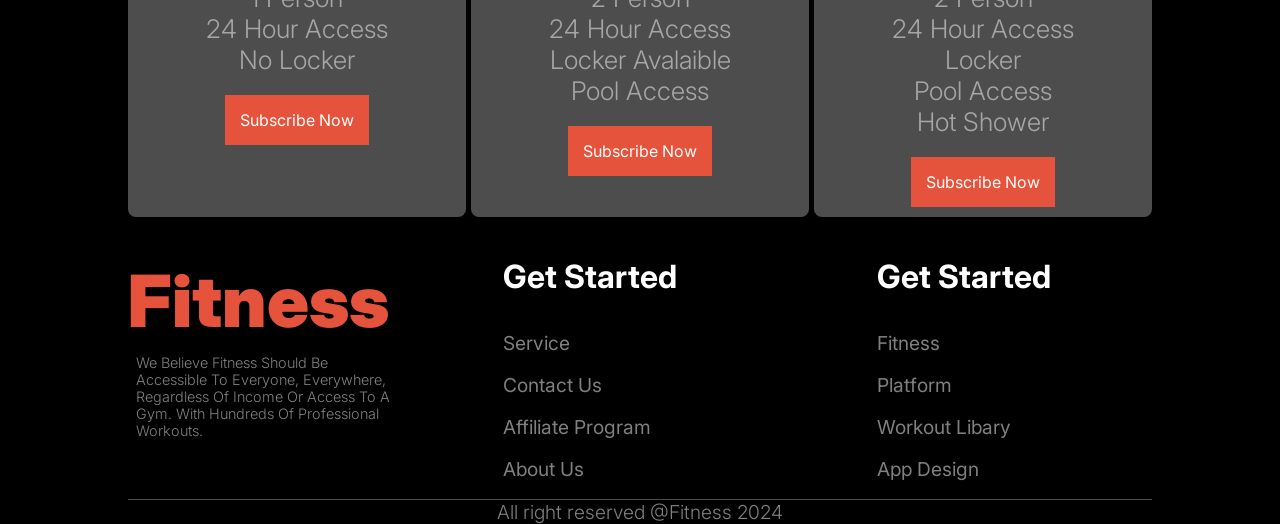
==== commit 13f5342a: "banner fixed" ====
--- a/index.html
+++ b/index.html
@@ -40,7 +40,7 @@
          <!-- navbar section  -->
           <section class="banner background-color ">
             <div class="banner-container1">
-                <h1 class="banner-heading"> Get body in <span class="italic">shape</span>stay & <span class="healthy">healthy </span> </h1>
+                <h1 class="banner-heading"> Get body in <span>shape</span>  & stay healthy </h1>
                 <p class="banner-para">A huge selection of health and fitness content, healthy recipes and transformation stories to help you get fit and stay fit!</p>
                 <div class="banner-button">
                     <button id="banner-active-btn">Join Now!</button>
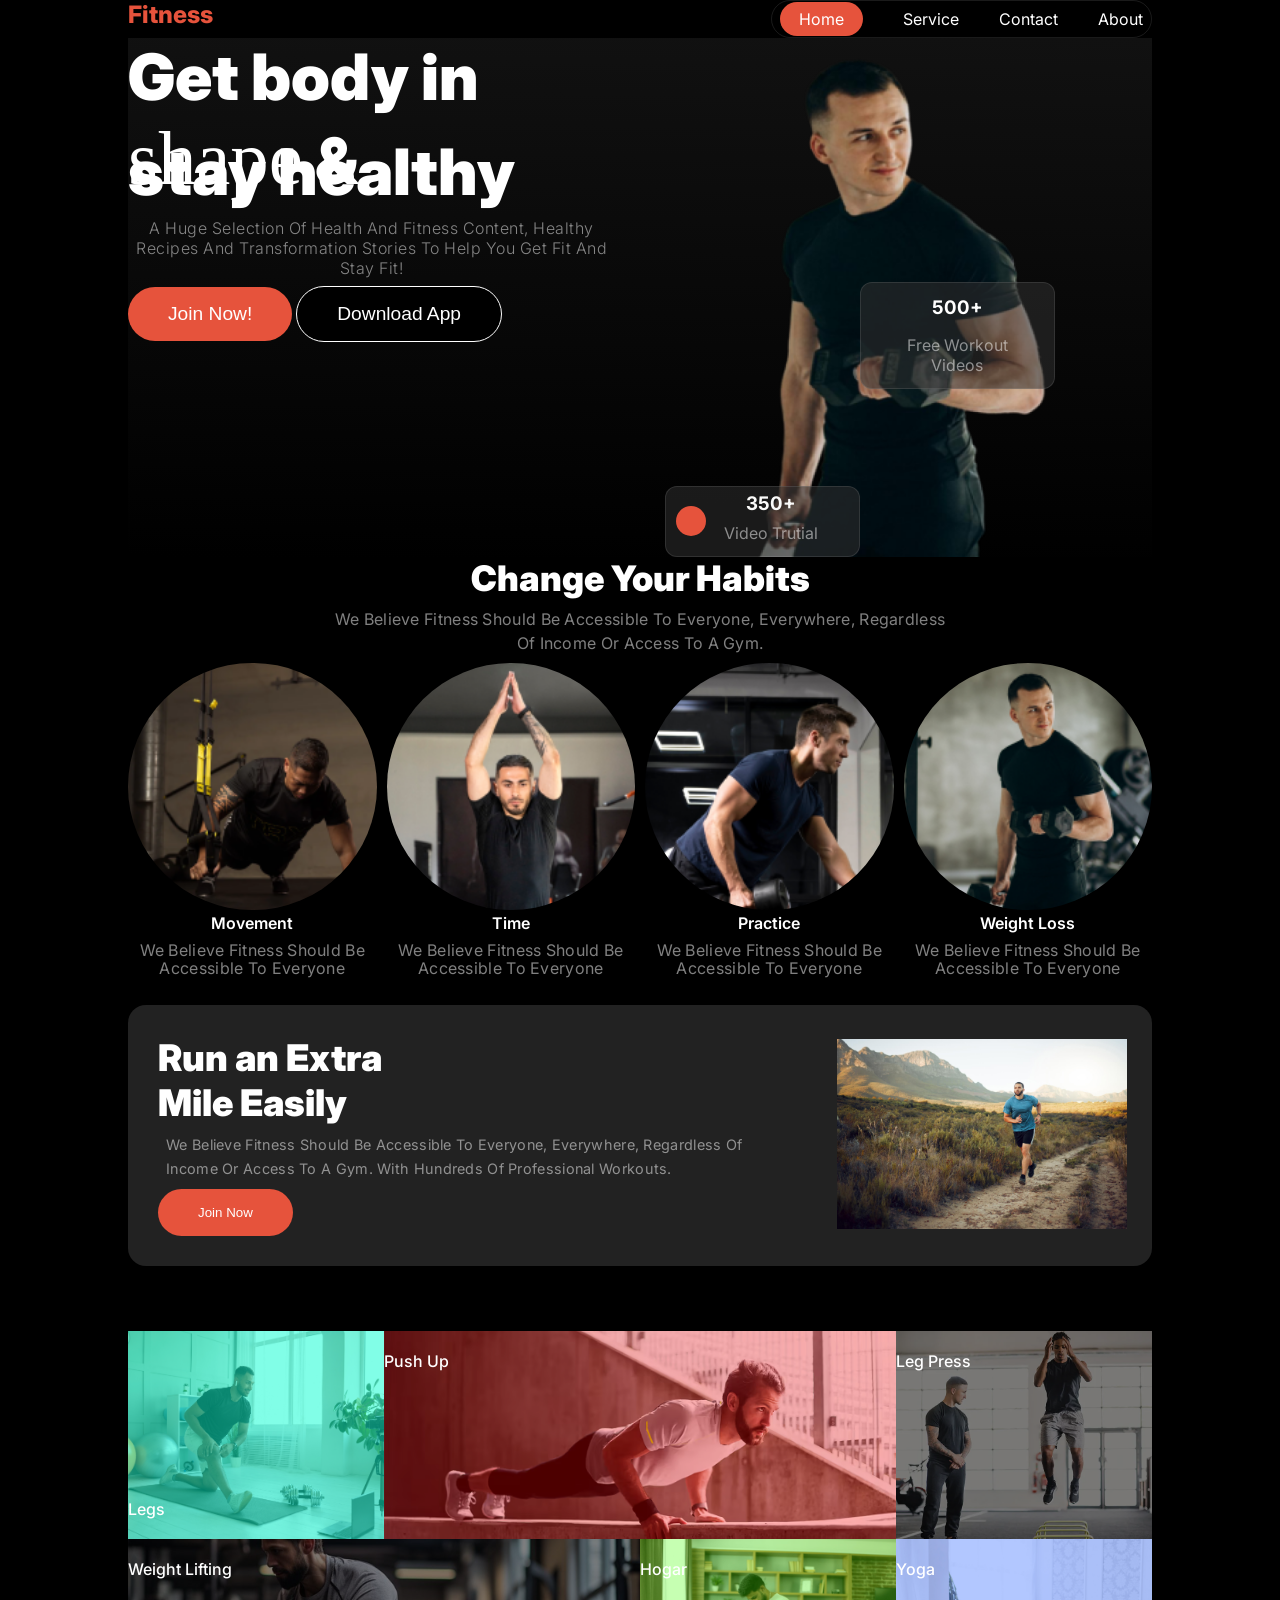
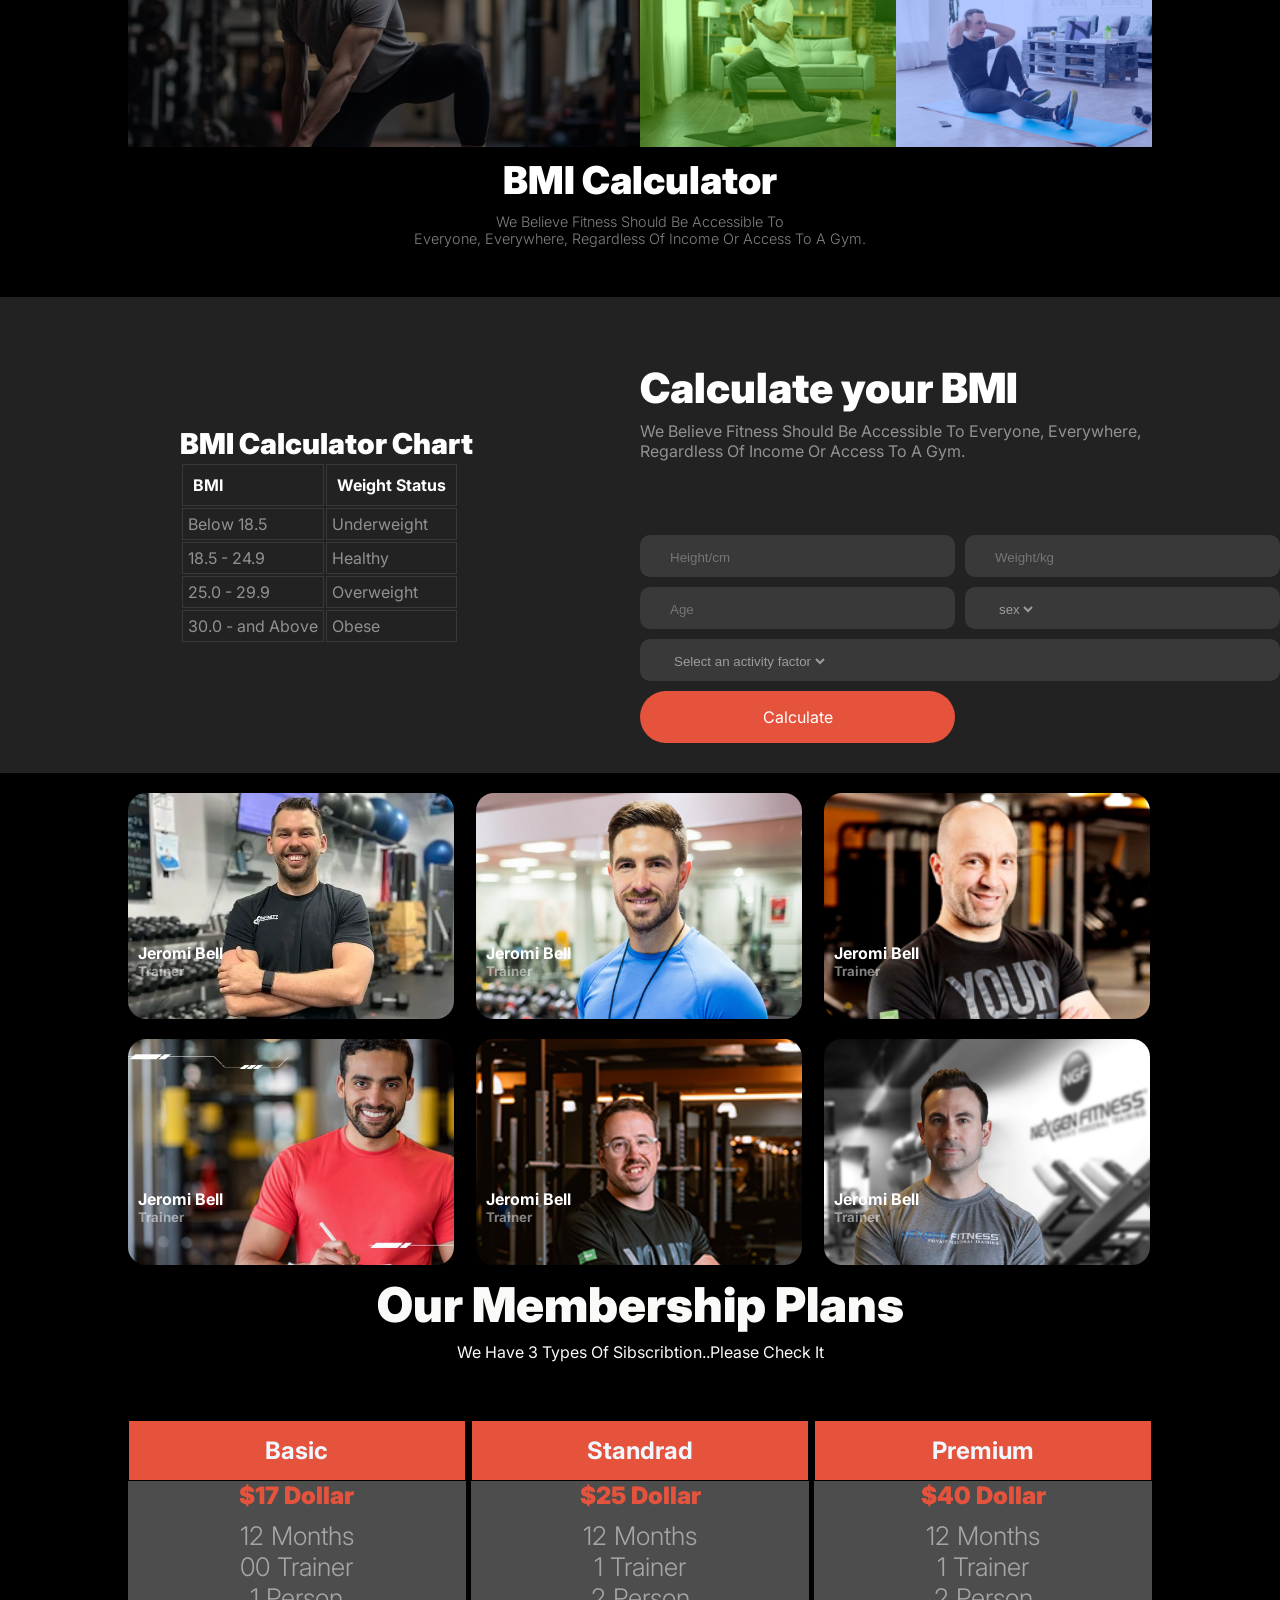
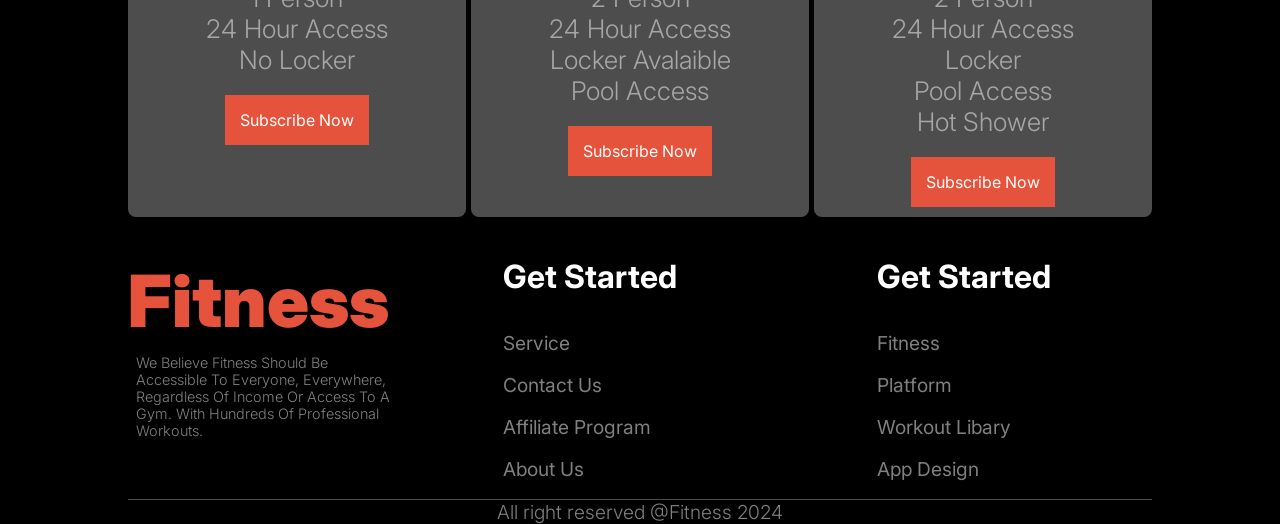
==== commit a7ab1fc2: "banner fixed done" ====
--- a/index.html
+++ b/index.html
@@ -40,7 +40,7 @@
          <!-- navbar section  -->
           <section class="banner background-color ">
             <div class="banner-container1">
-                <h1 class="banner-heading"> Get body in <span>shape</span>  & stay healthy </h1>
+                <h1 class="banner-heading"> Get body in <span class="shape">shape</span>  & <span class="healthy">stay healthy</span>  </h1>
                 <p class="banner-para">A huge selection of health and fitness content, healthy recipes and transformation stories to help you get fit and stay fit!</p>
                 <div class="banner-button">
                     <button id="banner-active-btn">Join Now!</button>
--- a/style/style.css
+++ b/style/style.css
@@ -72,6 +72,17 @@
     font-size: 4rem;
     color:rgb(255, 255, 255); 
 }
+.shape{
+    font-family: miama;
+    display: inline;
+    font-weight: 400;
+    font-size: 4.8rem;
+}
+.healthy{
+    display: block;
+    margin-top: -70px;
+}
+
 .banner-para{
     color: rgba(255, 255, 255, 0.5);
     font-size: 1rem;
@@ -823,9 +834,7 @@
     /* header and nav responsive  */
     /* banner responsive  */
     .banner{
-        flex-direction: column;
-       
-        
+        flex-direction: column;   
     }
     
 .banner-heading{
@@ -846,6 +855,14 @@
     margin: 0 auto;
     
 }
+.shape{
+    font-size: 3rem;
+}
+.healthy{
+    display:block;
+    margin-top: -70px;
+}
+
 .banner-card2{
     gap: 2px;
     margin-top: 10%;
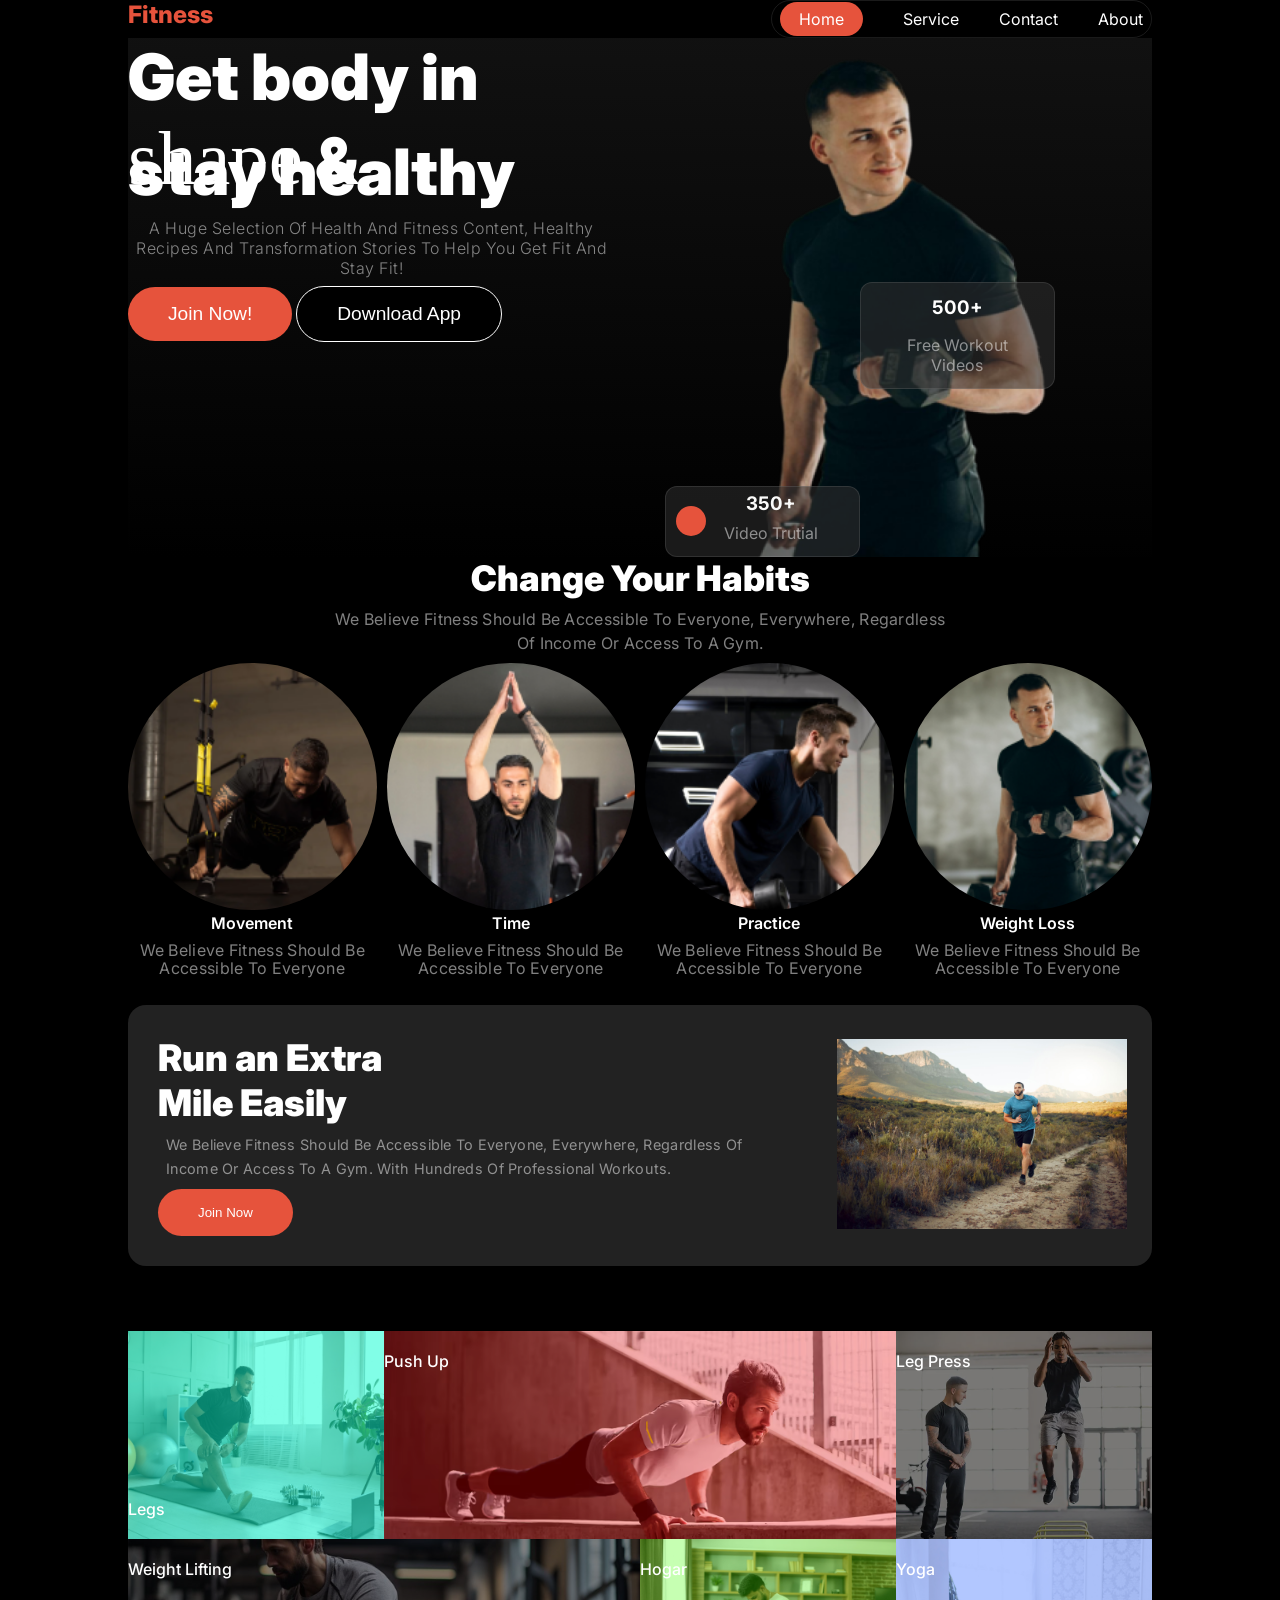
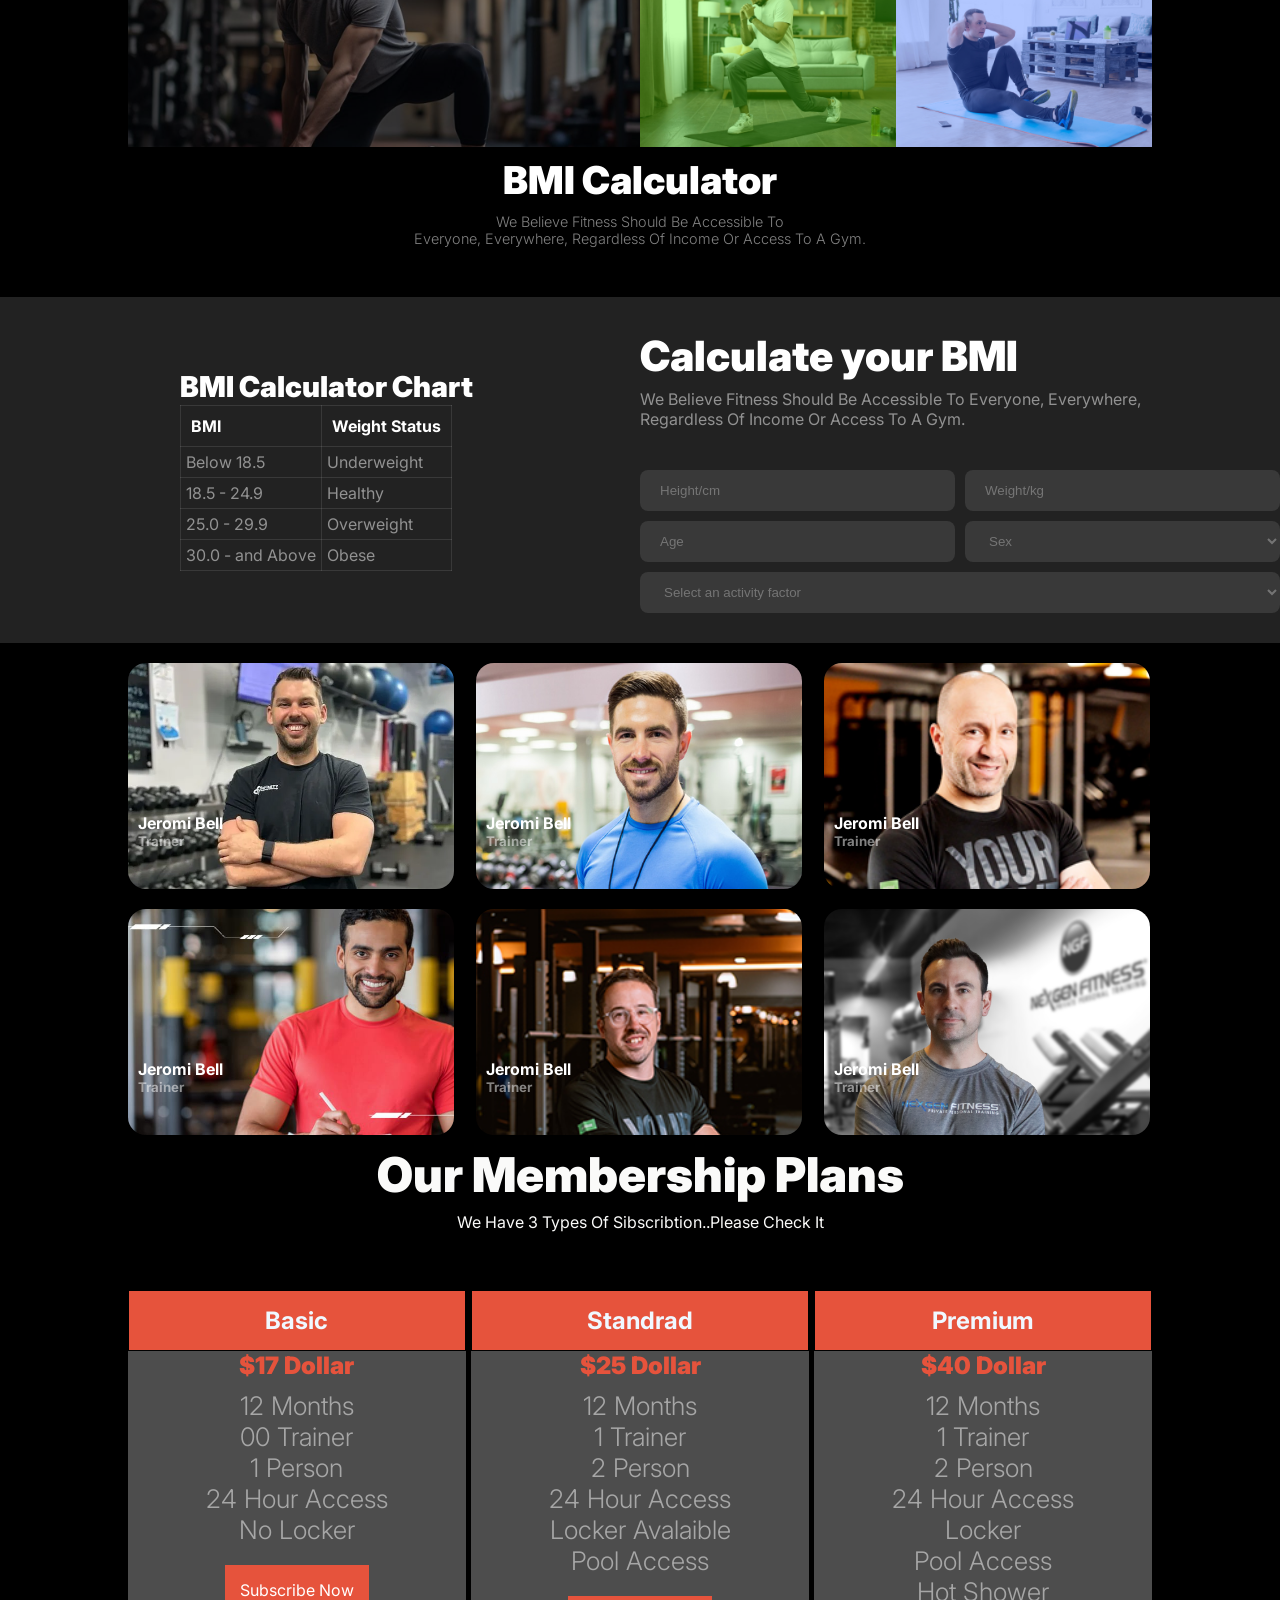
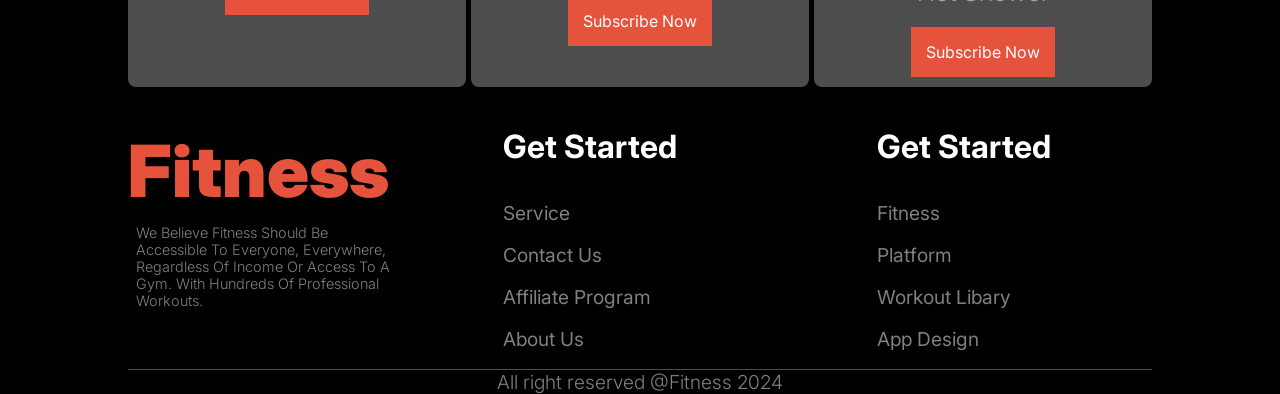
==== commit 40c2c91d: "form fixed" ====
--- a/index.html
+++ b/index.html
@@ -189,18 +189,22 @@
             <p>We believe fitness should be accessible to everyone, everywhere, <br>regardless of income or access to a gym. </p>
         </div>
         <div class="primary-div-2">
-            <div><input type="text" placeholder="Height/cm"></div>
-            <div> <input type="text" placeholder="Weight/kg"></div>
-            <div> <input type="text" placeholder="Age"></div>
-            <div>  <select name="" id="">
-                <option value="sex">sex</option>
-            </select></div>
-            <div class="activity">
-                <select name="" id="">
-                    <option value="activity">Select an activity factor</option>
-                </select></div>
-                <button>Calculate</button>
-            
+               <input type="text" placeholder="Height/cm">
+               <input type="text" placeholder="Weight/kg">
+               <input type="text" placeholder="Age">
+
+               <select>
+                <option>Sex</option>
+                <option value="option1">Male</option>
+                <option value="option2">Female</option>
+                <option value="option3">Trnsgender</option>
+            </select>
+            <select id="activity">
+                <option>Select an activity factor</option>
+                <option value="option1">Male</option>
+                <option value="option2">Female</option>
+                <option value="option3">Trnsgender</option>
+            </select>
            
            
           
--- a/style/style.css
+++ b/style/style.css
@@ -385,63 +385,10 @@
     font-size: 0.9rem;
     font-weight: 300;
     text-align: center;
-}/* 
-.bmi-calculator th{
-    border: 1px solid rgba(255, 255, 255, 0.1);
-    text-align: left; 
-    padding: 10px;
-    color: rgb(255, 255, 255);
-    font-size: 1rem;
-}
-.bmi-calculator td{
-    border: 1px solid rgba(255, 255, 255, 0.1);
-    padding: 5px;
-    color: rgba(255, 255, 255, 0.5);
-}
-.primary-div1{
-    margin-left: 150px;
-    padding: 30px;
-    border-right: 1px solid snow;
-}
-.primary-div1 h1{
-    color: rgb(255, 255, 255);
-font-family: Inter;
-font-size: 1.8rem;
-font-weight: 900;
-line-height: 120%;
-letter-spacing: 0%;
-text-align: left;
-}
-.primary-div2{
-    display: grid;
-    box-sizing: border-box;
-    gap: 5%;
-    grid-template-columns: repeat(2,1fr);
-    grid-template-rows: repeat(3,1fr);
-    height: 100%;
-}
-input::placeholder{
-    color: rgba(255, 255, 255, 0.6);
-}
-.primary-div2 div{
-    background: rgb(34, 34, 34);
-    padding: 11px 30px;
-    border-radius: 10px;
-    border: 1px solid rgba(255, 255, 255, 0.6) ;
-}
-#col{
-    grid-column: span 2;
-}
-.primary-div2 div>input{
-    border: none;
-    background-color: transparent;
-}
-.primary-div2 div>select{
-    border: none;
-    background-color: transparent;
-    color: rgba(255, 255, 255, 0.6) ;
-   
-} */
+}
+table{
+    border-collapse:collapse ;
+}
 .bmi-calculator-container{
     display: grid;
     grid-template-columns: repeat(2,1fr);
@@ -494,21 +441,21 @@
     margin-bottom: 30px;
     
 }
-input,select{
-    background: none;
+#activity{
+    grid-column: span 2;
+}
+input{
+    border-radius: 8px;
     border: none;
-    color: rgba(255, 255, 255, 0.5);
-}
-.activity{
-    grid-column: span 2;
-}
-
-.primary-div-2 div{
-    background: rgb(34, 34, 34);
-    padding: 11px 30px;
-    border-radius: 10px;
-    /* border: 1px solid rgba(255, 255, 255, 0.6) ; */
-    background: rgba(255, 255, 255, 0.1);
+   background: rgba(255, 255, 255, 0.1);  
+   padding: 12px 40px 12px 20px; 
+}
+select{
+    border-radius: 8px;
+    border: none;
+   background: rgba(255, 255, 255, 0.1);  
+   padding: 12px 40px 12px 20px; 
+   color: rgba(255, 255, 255, 0.3);   
 }
 .form-title h1
 {
